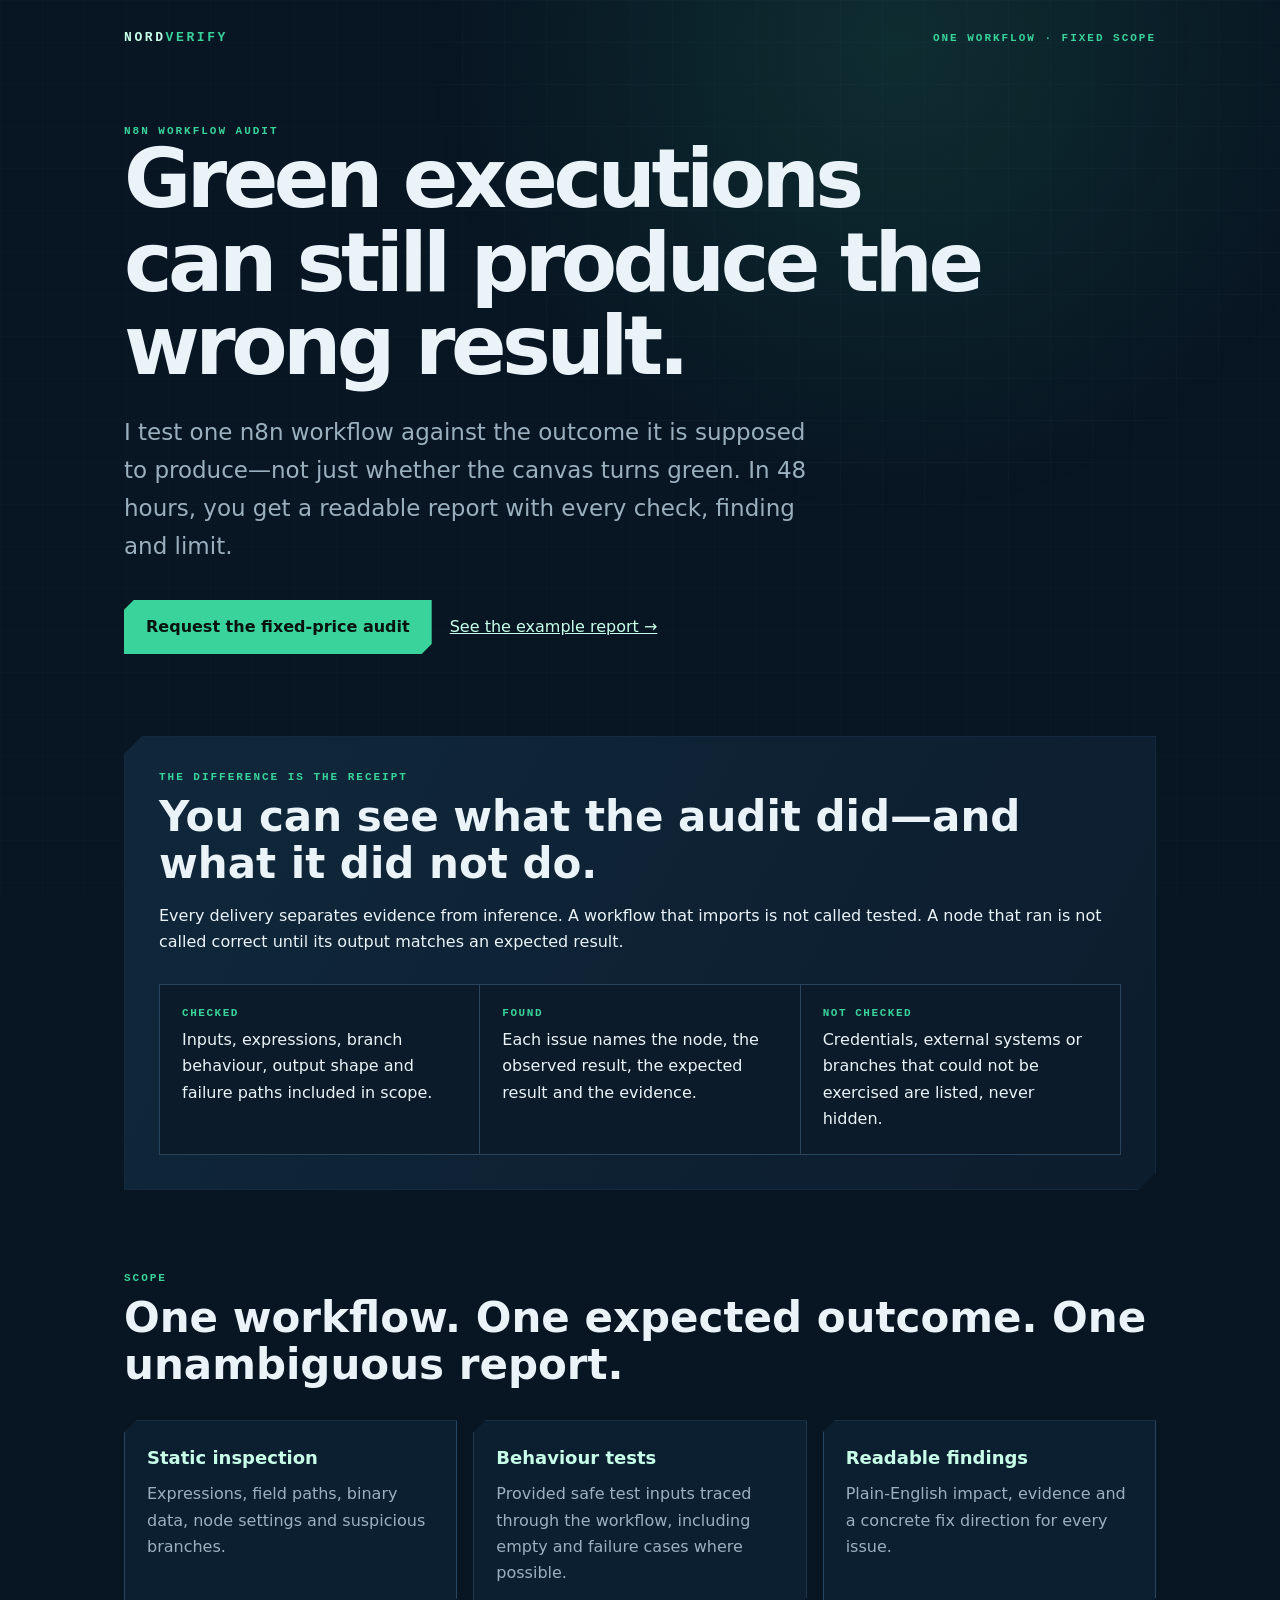
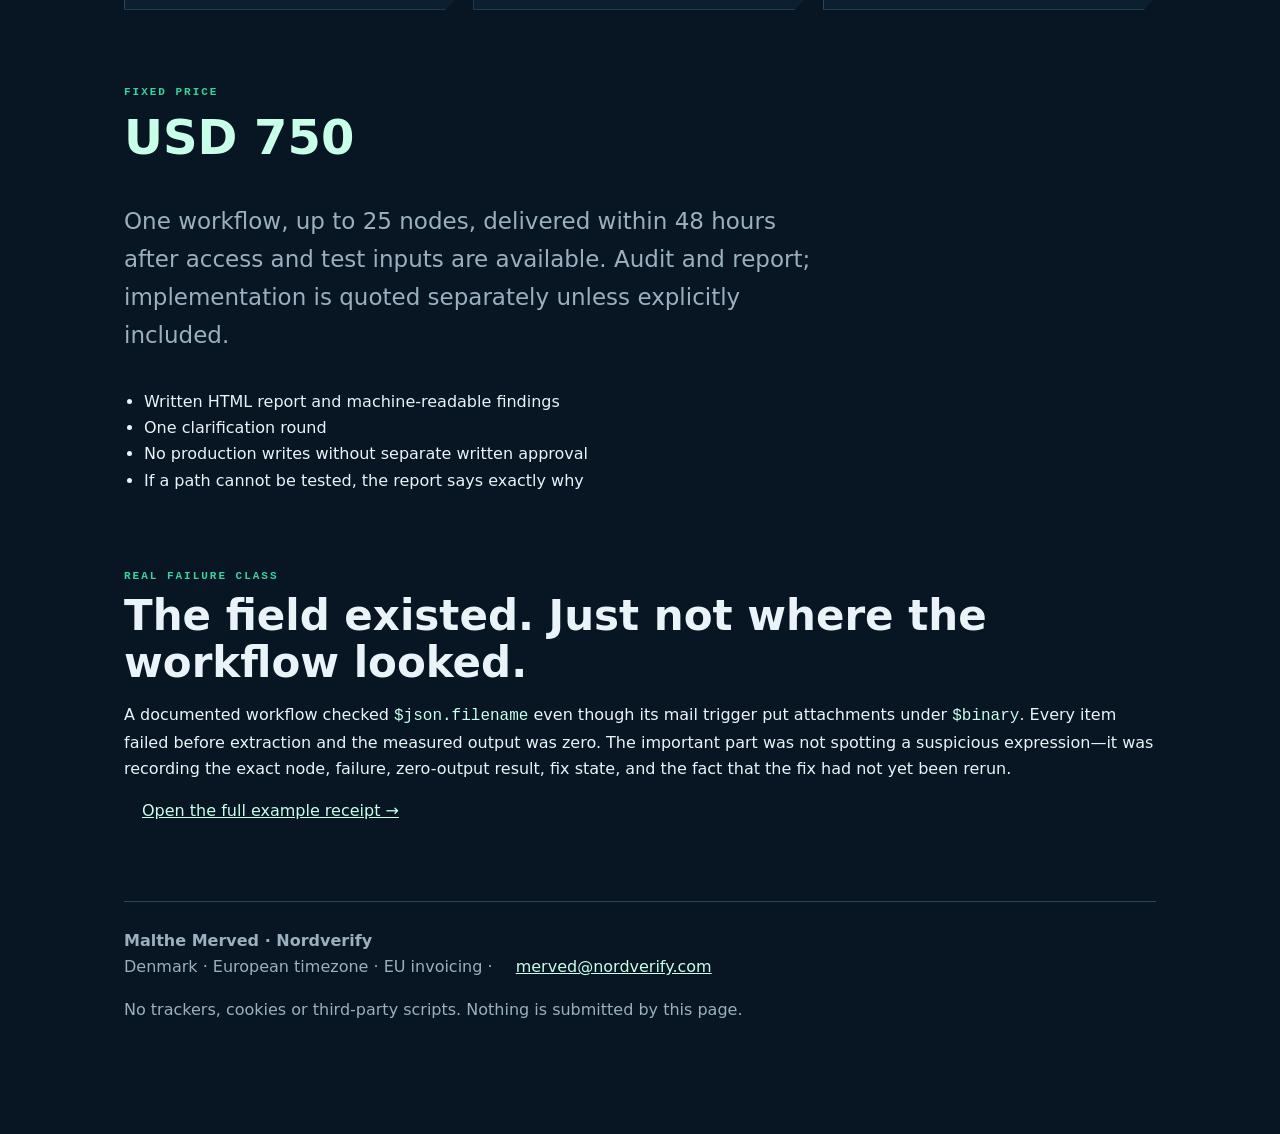
==== n8n-audit/index.html @ 58df33a1 "Nordverify: the storefront, the n8n audit page and the example report Published so nordverify.com/n8" ====
<!doctype html>
<html lang="en"><head><meta charset="utf-8"><meta name="viewport" content="width=device-width,initial-scale=1">
<title>n8n workflow audit — fixed price, 48 hours | Nordverify</title>
<meta name="description" content="A fixed-price n8n workflow audit with a readable receipt: what was checked, what failed, and what could not be checked.">
<style>
:root{--navy:#12293F;--deep:#081522;--green:#39D39B;--mint:#C8FFE9;--ink:#EAF3F8;--muted:#9BB0BF;--line:#29465E;--warn:#F4C15D}*{box-sizing:border-box}html{scroll-behavior:smooth}body{margin:0;background:var(--deep);color:var(--ink);font:16px/1.65 Inter,ui-sans-serif,system-ui,-apple-system,sans-serif}body:before{content:"";position:fixed;inset:0;pointer-events:none;background:radial-gradient(circle at 70% 5%,rgba(57,211,155,.13),transparent 38%),linear-gradient(rgba(41,70,94,.08) 1px,transparent 1px),linear-gradient(90deg,rgba(41,70,94,.08) 1px,transparent 1px);background-size:auto,42px 42px,42px 42px}.wrap{position:relative;max-width:1080px;margin:auto;padding:30px 24px 90px}.nav{display:flex;justify-content:space-between;align-items:center;margin-bottom:80px}.brand{font:700 13px ui-monospace,monospace;letter-spacing:.2em;color:var(--mint)}.tag{color:var(--green)}h1{font-size:clamp(44px,7vw,82px);line-height:1.02;letter-spacing:-.055em;max-width:900px;margin:0}.lede{font-size:clamp(18px,2vw,23px);max-width:700px;color:var(--muted);margin:26px 0 34px}.cta{display:inline-block;color:#06130E;background:var(--green);padding:14px 22px;text-decoration:none;font-weight:800;clip-path:polygon(10px 0,100% 0,100% calc(100% - 10px),calc(100% - 10px) 100%,0 100%,0 10px)}.quiet{margin-left:18px;color:var(--mint)}.proof{margin:82px 0;background:var(--navy);padding:1px;clip-path:polygon(18px 0,100% 0,100% calc(100% - 18px),calc(100% - 18px) 100%,0 100%,0 18px)}.proofin{padding:34px;background:linear-gradient(120deg,#10273b,#0c1d2d)}.eyebrow{font:700 11px ui-monospace,monospace;letter-spacing:.18em;color:var(--green)}h2{font-size:clamp(28px,4vw,42px);line-height:1.12;margin:10px 0 16px}.grid{display:grid;grid-template-columns:repeat(3,1fr);gap:16px;margin:32px 0}.card{border:1px solid var(--line);padding:22px;background:rgba(18,41,63,.55);clip-path:polygon(12px 0,100% 0,100% calc(100% - 12px),calc(100% - 12px) 100%,0 100%,0 12px)}.card b{display:block;color:var(--mint);font-size:18px;margin-bottom:8px}.card p{color:var(--muted);margin:0}.price{font-size:48px;font-weight:800;color:var(--mint)}ul{padding-left:20px}.receipt{display:grid;grid-template-columns:repeat(3,1fr);gap:1px;background:var(--line);border:1px solid var(--line);margin-top:28px}.receipt div{background:#0B1B29;padding:22px}.receipt strong{display:block;font:700 11px ui-monospace,monospace;letter-spacing:.14em;color:var(--green);margin-bottom:8px}section{margin:76px 0}footer{border-top:1px solid var(--line);padding-top:26px;color:var(--muted)}code{color:var(--mint)}@media(max-width:720px){.grid,.receipt{grid-template-columns:1fr}.nav{margin-bottom:50px}.quiet{display:block;margin:18px 0 0}.proofin{padding:24px}}
</style></head><body><main class="wrap">
<nav class="nav"><div class="brand">NORD<span class="tag">VERIFY</span></div><div class="eyebrow">ONE WORKFLOW · FIXED SCOPE</div></nav>
<header><div class="eyebrow">N8N WORKFLOW AUDIT</div><h1>Green executions can still produce the wrong result.</h1><p class="lede">I test one n8n workflow against the outcome it is supposed to produce—not just whether the canvas turns green. In 48 hours, you get a readable report with every check, finding and limit.</p><a class="cta" href="mailto:merved@nordverify.com?subject=n8n%20workflow%20audit">Request the fixed-price audit</a><a class="quiet" href="example-report.html">See the example report →</a></header>
<div class="proof"><div class="proofin"><div class="eyebrow">THE DIFFERENCE IS THE RECEIPT</div><h2>You can see what the audit did—and what it did not do.</h2><p>Every delivery separates evidence from inference. A workflow that imports is not called tested. A node that ran is not called correct until its output matches an expected result.</p><div class="receipt"><div><strong>CHECKED</strong>Inputs, expressions, branch behaviour, output shape and failure paths included in scope.</div><div><strong>FOUND</strong>Each issue names the node, the observed result, the expected result and the evidence.</div><div><strong>NOT CHECKED</strong>Credentials, external systems or branches that could not be exercised are listed, never hidden.</div></div></div></div>
<section><div class="eyebrow">SCOPE</div><h2>One workflow. One expected outcome. One unambiguous report.</h2><div class="grid"><div class="card"><b>Static inspection</b><p>Expressions, field paths, binary data, node settings and suspicious branches.</p></div><div class="card"><b>Behaviour tests</b><p>Provided safe test inputs traced through the workflow, including empty and failure cases where possible.</p></div><div class="card"><b>Readable findings</b><p>Plain-English impact, evidence and a concrete fix direction for every issue.</p></div></div></section>
<section><div class="eyebrow">FIXED PRICE</div><div class="price">USD 750</div><p class="lede">One workflow, up to 25 nodes, delivered within 48 hours after access and test inputs are available. Audit and report; implementation is quoted separately unless explicitly included.</p><ul><li>Written HTML report and machine-readable findings</li><li>One clarification round</li><li>No production writes without separate written approval</li><li>If a path cannot be tested, the report says exactly why</li></ul></section>
<section><div class="eyebrow">REAL FAILURE CLASS</div><h2>The field existed. Just not where the workflow looked.</h2><p>A documented workflow checked <code>$json.filename</code> even though its mail trigger put attachments under <code>$binary</code>. Every item failed before extraction and the measured output was zero. The important part was not spotting a suspicious expression—it was recording the exact node, failure, zero-output result, fix state, and the fact that the fix had not yet been rerun.</p><p><a class="quiet" href="example-report.html">Open the full example receipt →</a></p></section>
<footer><b>Malthe Merved · Nordverify</b><br>Denmark · European timezone · EU invoicing · <a class="quiet" href="mailto:merved@nordverify.com">merved@nordverify.com</a><p>No trackers, cookies or third-party scripts. Nothing is submitted by this page.</p></footer>
</main></body></html>
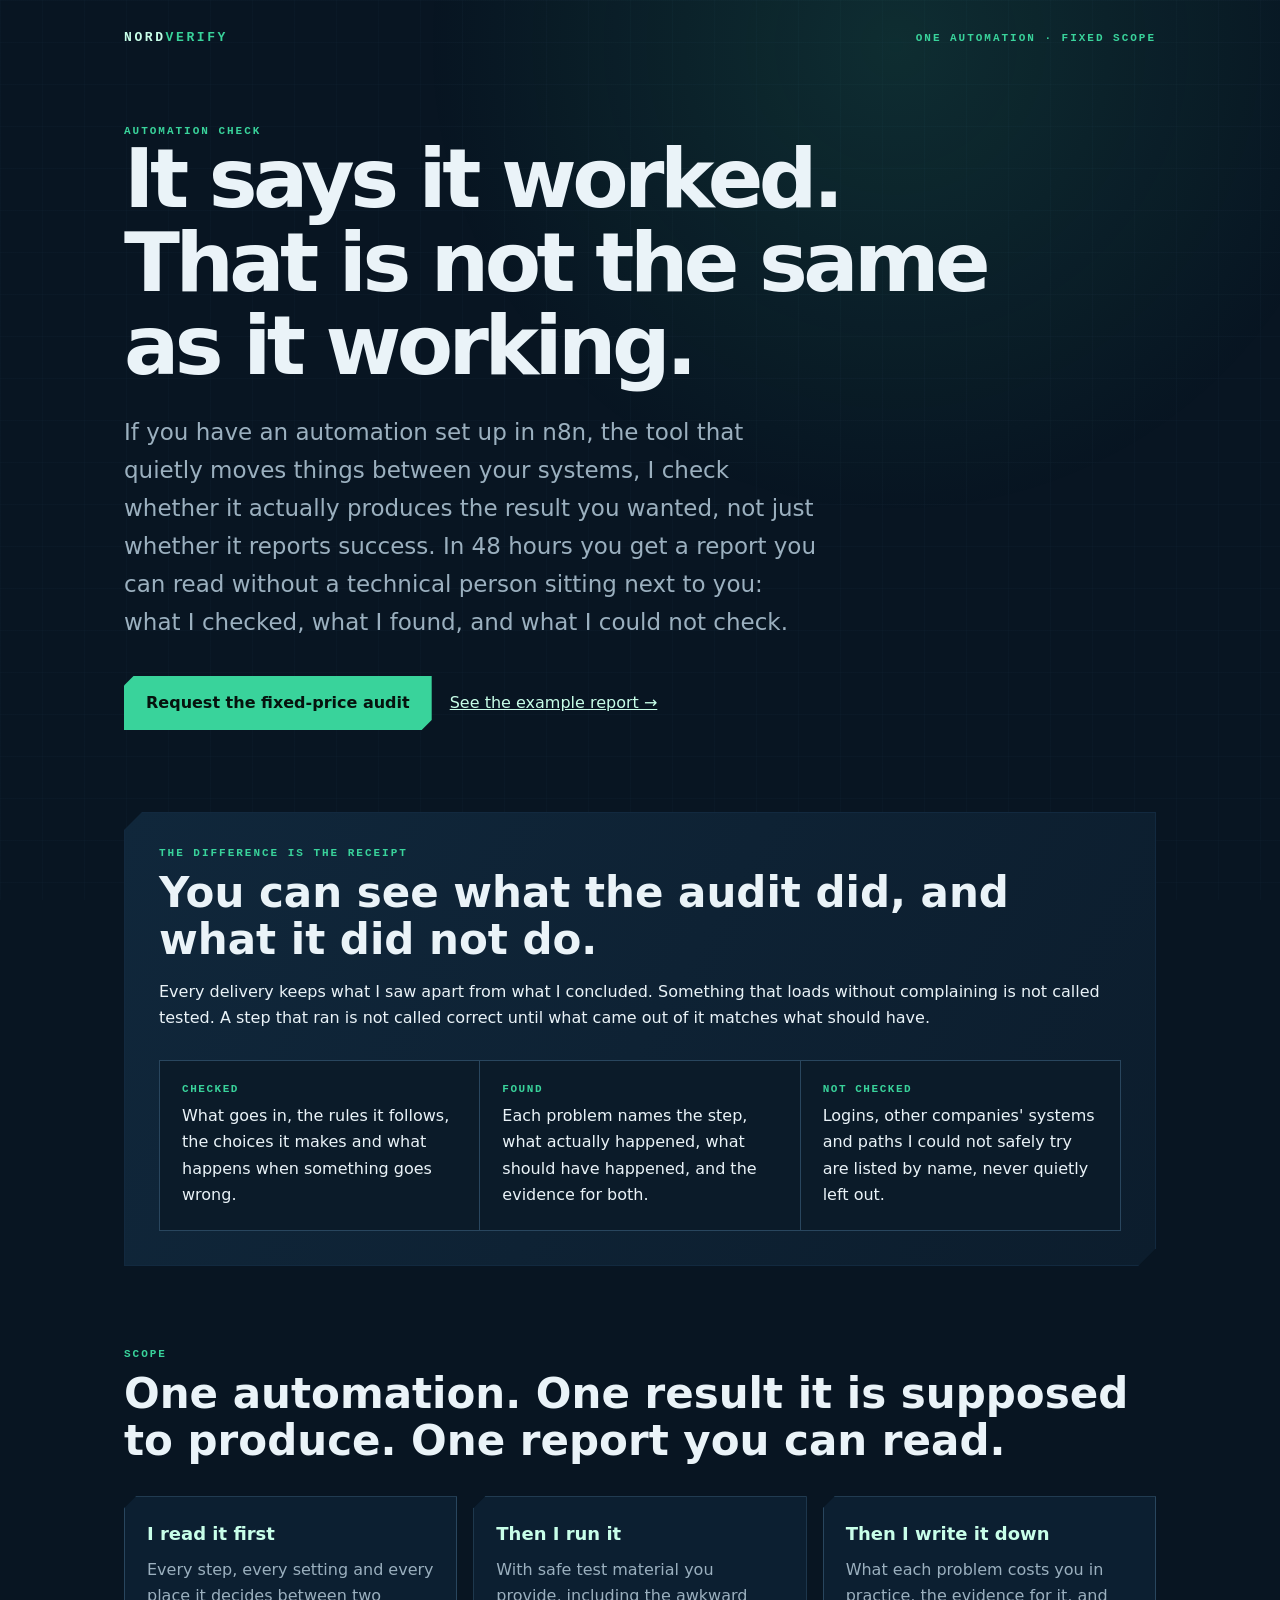
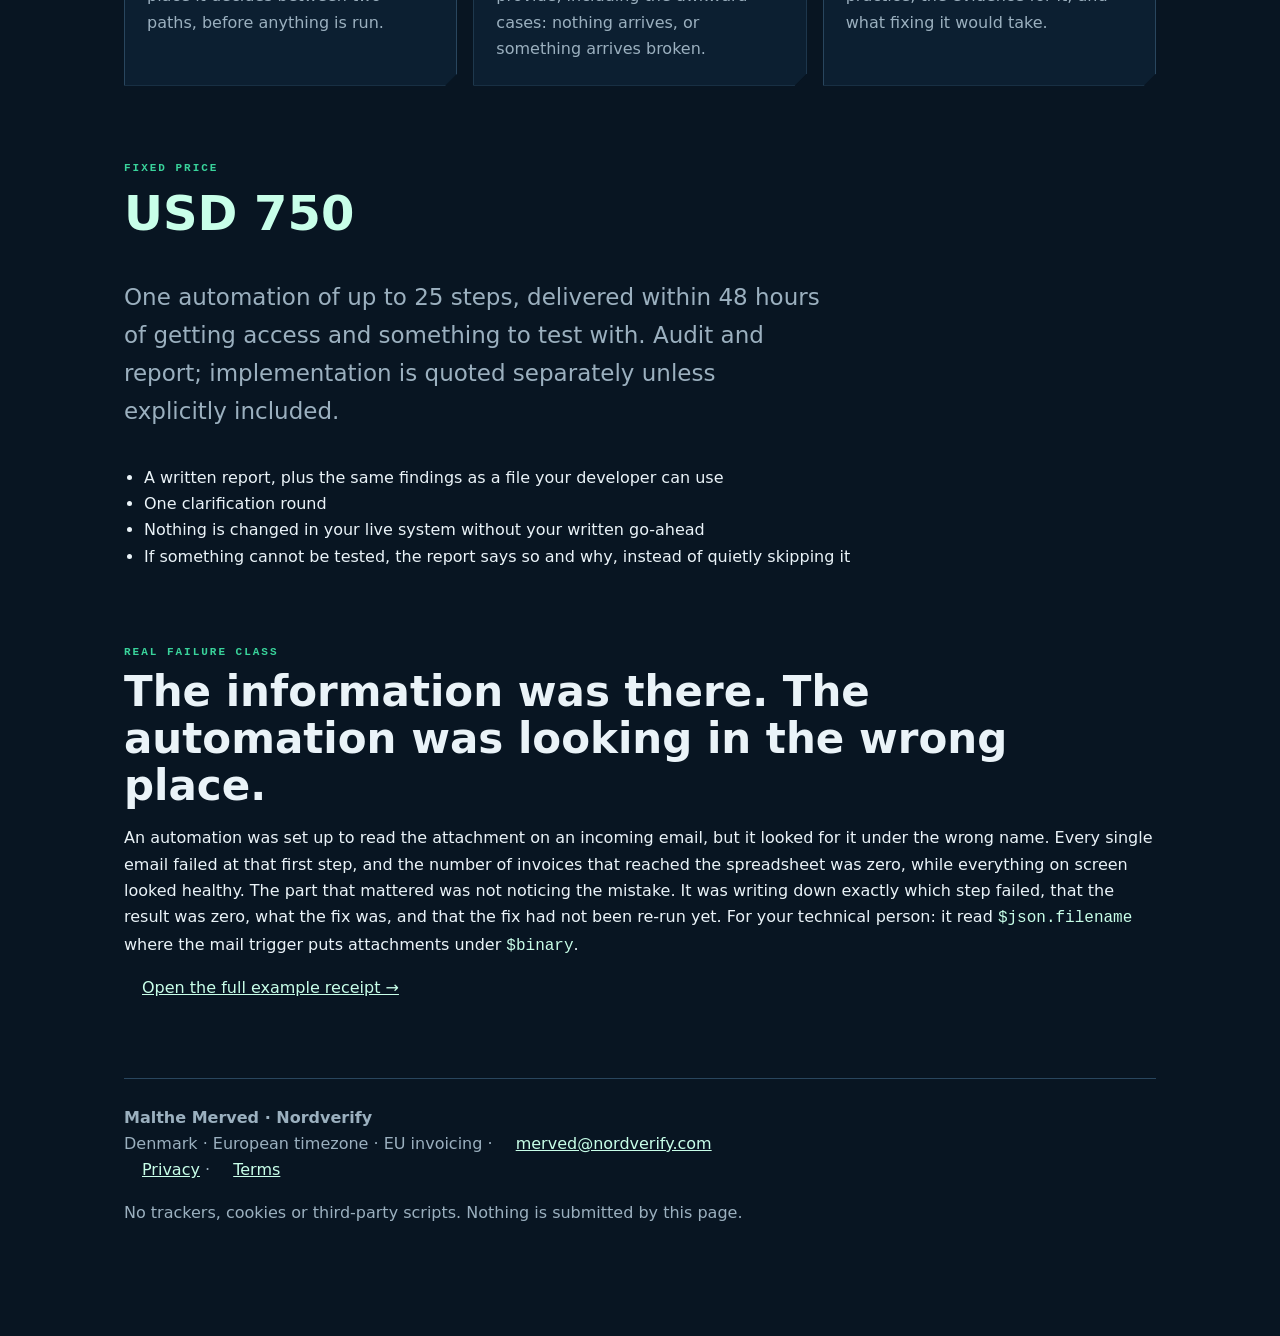
==== commit 98fbbcd6: "New site: character redesign, offers, demos, free checker, legal pages" ====
--- a/n8n-audit/index.html
+++ b/n8n-audit/index.html
@@ -1,16 +1,16 @@
 <!doctype html>
 <html lang="en"><head><meta charset="utf-8"><meta name="viewport" content="width=device-width,initial-scale=1">
-<title>n8n workflow audit — fixed price, 48 hours | Nordverify</title>
+<title>Automation check, fixed price, 48 hours | Nordverify</title>
 <meta name="description" content="A fixed-price n8n workflow audit with a readable receipt: what was checked, what failed, and what could not be checked.">
 <style>
 :root{--navy:#12293F;--deep:#081522;--green:#39D39B;--mint:#C8FFE9;--ink:#EAF3F8;--muted:#9BB0BF;--line:#29465E;--warn:#F4C15D}*{box-sizing:border-box}html{scroll-behavior:smooth}body{margin:0;background:var(--deep);color:var(--ink);font:16px/1.65 Inter,ui-sans-serif,system-ui,-apple-system,sans-serif}body:before{content:"";position:fixed;inset:0;pointer-events:none;background:radial-gradient(circle at 70% 5%,rgba(57,211,155,.13),transparent 38%),linear-gradient(rgba(41,70,94,.08) 1px,transparent 1px),linear-gradient(90deg,rgba(41,70,94,.08) 1px,transparent 1px);background-size:auto,42px 42px,42px 42px}.wrap{position:relative;max-width:1080px;margin:auto;padding:30px 24px 90px}.nav{display:flex;justify-content:space-between;align-items:center;margin-bottom:80px}.brand{font:700 13px ui-monospace,monospace;letter-spacing:.2em;color:var(--mint)}.tag{color:var(--green)}h1{font-size:clamp(44px,7vw,82px);line-height:1.02;letter-spacing:-.055em;max-width:900px;margin:0}.lede{font-size:clamp(18px,2vw,23px);max-width:700px;color:var(--muted);margin:26px 0 34px}.cta{display:inline-block;color:#06130E;background:var(--green);padding:14px 22px;text-decoration:none;font-weight:800;clip-path:polygon(10px 0,100% 0,100% calc(100% - 10px),calc(100% - 10px) 100%,0 100%,0 10px)}.quiet{margin-left:18px;color:var(--mint)}.proof{margin:82px 0;background:var(--navy);padding:1px;clip-path:polygon(18px 0,100% 0,100% calc(100% - 18px),calc(100% - 18px) 100%,0 100%,0 18px)}.proofin{padding:34px;background:linear-gradient(120deg,#10273b,#0c1d2d)}.eyebrow{font:700 11px ui-monospace,monospace;letter-spacing:.18em;color:var(--green)}h2{font-size:clamp(28px,4vw,42px);line-height:1.12;margin:10px 0 16px}.grid{display:grid;grid-template-columns:repeat(3,1fr);gap:16px;margin:32px 0}.card{border:1px solid var(--line);padding:22px;background:rgba(18,41,63,.55);clip-path:polygon(12px 0,100% 0,100% calc(100% - 12px),calc(100% - 12px) 100%,0 100%,0 12px)}.card b{display:block;color:var(--mint);font-size:18px;margin-bottom:8px}.card p{color:var(--muted);margin:0}.price{font-size:48px;font-weight:800;color:var(--mint)}ul{padding-left:20px}.receipt{display:grid;grid-template-columns:repeat(3,1fr);gap:1px;background:var(--line);border:1px solid var(--line);margin-top:28px}.receipt div{background:#0B1B29;padding:22px}.receipt strong{display:block;font:700 11px ui-monospace,monospace;letter-spacing:.14em;color:var(--green);margin-bottom:8px}section{margin:76px 0}footer{border-top:1px solid var(--line);padding-top:26px;color:var(--muted)}code{color:var(--mint)}@media(max-width:720px){.grid,.receipt{grid-template-columns:1fr}.nav{margin-bottom:50px}.quiet{display:block;margin:18px 0 0}.proofin{padding:24px}}
 </style></head><body><main class="wrap">
-<nav class="nav"><div class="brand">NORD<span class="tag">VERIFY</span></div><div class="eyebrow">ONE WORKFLOW · FIXED SCOPE</div></nav>
-<header><div class="eyebrow">N8N WORKFLOW AUDIT</div><h1>Green executions can still produce the wrong result.</h1><p class="lede">I test one n8n workflow against the outcome it is supposed to produce—not just whether the canvas turns green. In 48 hours, you get a readable report with every check, finding and limit.</p><a class="cta" href="mailto:merved@nordverify.com?subject=n8n%20workflow%20audit">Request the fixed-price audit</a><a class="quiet" href="example-report.html">See the example report →</a></header>
-<div class="proof"><div class="proofin"><div class="eyebrow">THE DIFFERENCE IS THE RECEIPT</div><h2>You can see what the audit did—and what it did not do.</h2><p>Every delivery separates evidence from inference. A workflow that imports is not called tested. A node that ran is not called correct until its output matches an expected result.</p><div class="receipt"><div><strong>CHECKED</strong>Inputs, expressions, branch behaviour, output shape and failure paths included in scope.</div><div><strong>FOUND</strong>Each issue names the node, the observed result, the expected result and the evidence.</div><div><strong>NOT CHECKED</strong>Credentials, external systems or branches that could not be exercised are listed, never hidden.</div></div></div></div>
-<section><div class="eyebrow">SCOPE</div><h2>One workflow. One expected outcome. One unambiguous report.</h2><div class="grid"><div class="card"><b>Static inspection</b><p>Expressions, field paths, binary data, node settings and suspicious branches.</p></div><div class="card"><b>Behaviour tests</b><p>Provided safe test inputs traced through the workflow, including empty and failure cases where possible.</p></div><div class="card"><b>Readable findings</b><p>Plain-English impact, evidence and a concrete fix direction for every issue.</p></div></div></section>
-<section><div class="eyebrow">FIXED PRICE</div><div class="price">USD 750</div><p class="lede">One workflow, up to 25 nodes, delivered within 48 hours after access and test inputs are available. Audit and report; implementation is quoted separately unless explicitly included.</p><ul><li>Written HTML report and machine-readable findings</li><li>One clarification round</li><li>No production writes without separate written approval</li><li>If a path cannot be tested, the report says exactly why</li></ul></section>
-<section><div class="eyebrow">REAL FAILURE CLASS</div><h2>The field existed. Just not where the workflow looked.</h2><p>A documented workflow checked <code>$json.filename</code> even though its mail trigger put attachments under <code>$binary</code>. Every item failed before extraction and the measured output was zero. The important part was not spotting a suspicious expression—it was recording the exact node, failure, zero-output result, fix state, and the fact that the fix had not yet been rerun.</p><p><a class="quiet" href="example-report.html">Open the full example receipt →</a></p></section>
-<footer><b>Malthe Merved · Nordverify</b><br>Denmark · European timezone · EU invoicing · <a class="quiet" href="mailto:merved@nordverify.com">merved@nordverify.com</a><p>No trackers, cookies or third-party scripts. Nothing is submitted by this page.</p></footer>
+<nav class="nav"><div class="brand">NORD<span class="tag">VERIFY</span></div><div class="eyebrow">ONE AUTOMATION · FIXED SCOPE</div></nav>
+<header><div class="eyebrow">AUTOMATION CHECK</div><h1>It says it worked. That is not the same as it working.</h1><p class="lede">If you have an automation set up in n8n, the tool that quietly moves things between your systems, I check whether it actually produces the result you wanted, not just whether it reports success. In 48 hours you get a report you can read without a technical person sitting next to you: what I checked, what I found, and what I could not check.</p><a class="cta" href="mailto:merved@nordverify.com?subject=n8n%20workflow%20audit">Request the fixed-price audit</a><a class="quiet" href="example-report.html">See the example report →</a></header>
+<div class="proof"><div class="proofin"><div class="eyebrow">THE DIFFERENCE IS THE RECEIPT</div><h2>You can see what the audit did, and what it did not do.</h2><p>Every delivery keeps what I saw apart from what I concluded. Something that loads without complaining is not called tested. A step that ran is not called correct until what came out of it matches what should have.</p><div class="receipt"><div><strong>CHECKED</strong>What goes in, the rules it follows, the choices it makes and what happens when something goes wrong.</div><div><strong>FOUND</strong>Each problem names the step, what actually happened, what should have happened, and the evidence for both.</div><div><strong>NOT CHECKED</strong>Logins, other companies' systems and paths I could not safely try are listed by name, never quietly left out.</div></div></div></div>
+<section><div class="eyebrow">SCOPE</div><h2>One automation. One result it is supposed to produce. One report you can read.</h2><div class="grid"><div class="card"><b>I read it first</b><p>Every step, every setting and every place it decides between two paths, before anything is run.</p></div><div class="card"><b>Then I run it</b><p>With safe test material you provide, including the awkward cases: nothing arrives, or something arrives broken.</p></div><div class="card"><b>Then I write it down</b><p>What each problem costs you in practice, the evidence for it, and what fixing it would take.</p></div></div></section>
+<section><div class="eyebrow">FIXED PRICE</div><div class="price">USD 750</div><p class="lede">One automation of up to 25 steps, delivered within 48 hours of getting access and something to test with. Audit and report; implementation is quoted separately unless explicitly included.</p><ul><li>A written report, plus the same findings as a file your developer can use</li><li>One clarification round</li><li>Nothing is changed in your live system without your written go-ahead</li><li>If something cannot be tested, the report says so and why, instead of quietly skipping it</li></ul></section>
+<section><div class="eyebrow">REAL FAILURE CLASS</div><h2>The information was there. The automation was looking in the wrong place.</h2><p>An automation was set up to read the attachment on an incoming email, but it looked for it under the wrong name. Every single email failed at that first step, and the number of invoices that reached the spreadsheet was zero, while everything on screen looked healthy. The part that mattered was not noticing the mistake. It was writing down exactly which step failed, that the result was zero, what the fix was, and that the fix had not been re-run yet. <span class="tech">For your technical person: it read <code>$json.filename</code> where the mail trigger puts attachments under <code>$binary</code>.</span></p><p><a class="quiet" href="example-report.html">Open the full example receipt →</a></p></section>
+<footer><b>Malthe Merved · Nordverify</b><br>Denmark · European timezone · EU invoicing · <a class="quiet" href="mailto:merved@nordverify.com">merved@nordverify.com</a><br><a class="quiet" href="../privacy.html">Privacy</a> · <a class="quiet" href="../terms.html">Terms</a><p>No trackers, cookies or third-party scripts. Nothing is submitted by this page.</p></footer>
 </main></body></html>
 
